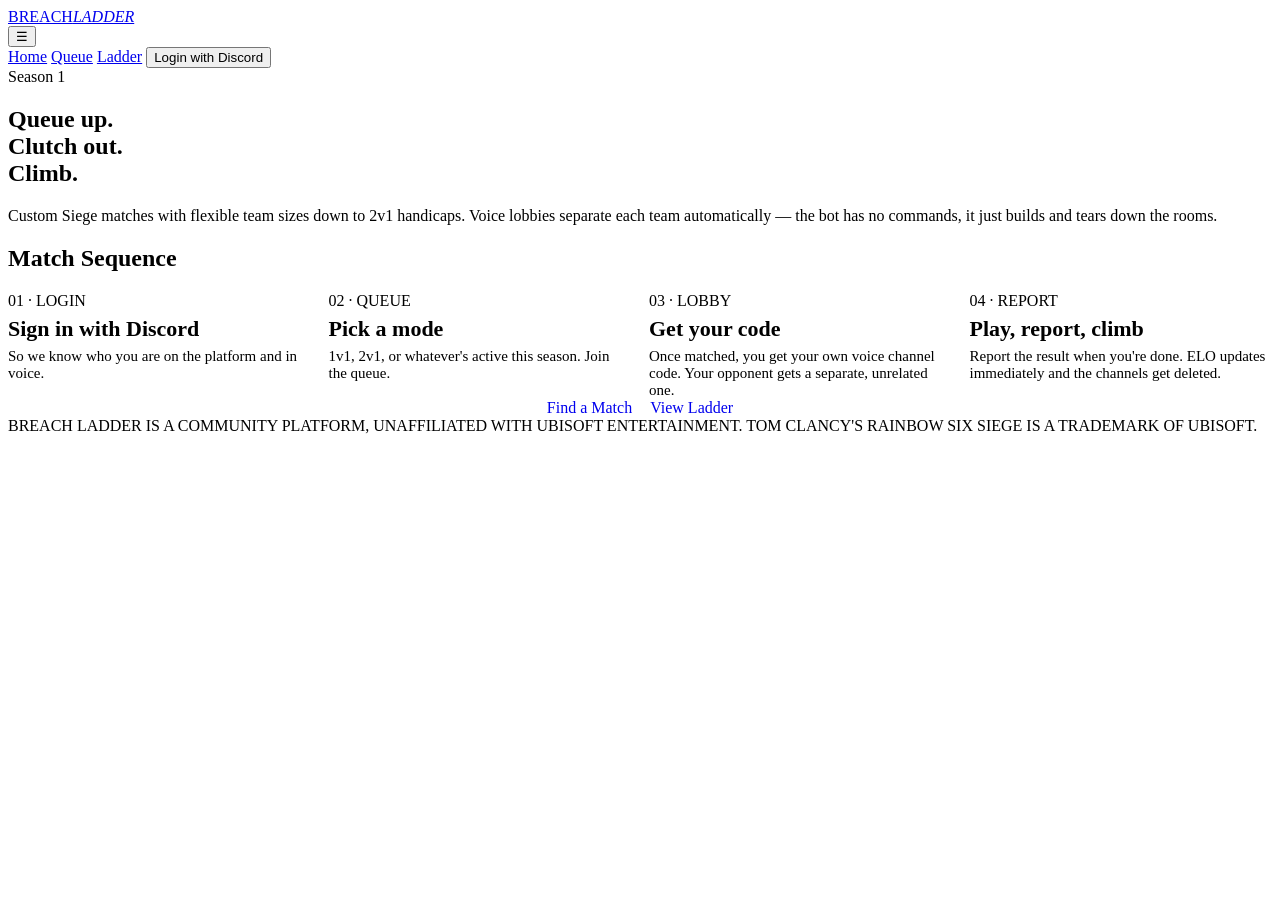
==== index.html @ d792fb2b "Add initial index.html for Breach Ladder site" ====
<!DOCTYPE html>
<html lang="en">
<head>
<meta charset="UTF-8">
<meta name="viewport" content="width=device-width, initial-scale=1.0">
<title>Breach Ladder — Competitive Siege</title>
<link rel="stylesheet" href="style.css">
</head>
<body>

<header>
  <a class="brand" href="index.html">
    <div class="brand-mark"></div>
    <div class="brand-name">BREACH<em>LADDER</em></div>
  </a>
  <button class="nav-toggle" id="navToggle">☰</button>
  <nav id="mainNav">
    <a href="index.html" class="active">Home</a>
    <a href="queue.html">Queue</a>
    <a href="ladder.html">Ladder</a>
    <button class="login-btn" id="loginBtn">Login with Discord</button>
  </nav>
</header>

<section class="page-title">
  <div class="eyebrow">Season 1</div>
  <h1>Queue up.<br>Clutch out.<br>Climb.</h1>
  <p>Custom Siege matches with flexible team sizes down to 2v1 handicaps. Voice lobbies separate each team automatically — the bot has no commands, it just builds and tears down the rooms.</p>
</section>

<section class="section">
  <div class="section-head"><h2>Match Sequence</h2></div>
  <div style="display:grid;grid-template-columns:repeat(auto-fit,minmax(220px,1fr));gap:18px;">
    <div class="hud-frame"><div class="hud-label">01 · LOGIN</div>
      <div style="font-family:'Rajdhani';font-size:22px;font-weight:700;margin-top:6px;">Sign in with Discord</div>
      <div style="color:var(--dim);font-size:15px;margin-top:6px;">So we know who you are on the platform and in voice.</div>
    </div>
    <div class="hud-frame"><div class="hud-label">02 · QUEUE</div>
      <div style="font-family:'Rajdhani';font-size:22px;font-weight:700;margin-top:6px;">Pick a mode</div>
      <div style="color:var(--dim);font-size:15px;margin-top:6px;">1v1, 2v1, or whatever's active this season. Join the queue.</div>
    </div>
    <div class="hud-frame"><div class="hud-label">03 · LOBBY</div>
      <div style="font-family:'Rajdhani';font-size:22px;font-weight:700;margin-top:6px;">Get your code</div>
      <div style="color:var(--dim);font-size:15px;margin-top:6px;">Once matched, you get your own voice channel code. Your opponent gets a separate, unrelated one.</div>
    </div>
    <div class="hud-frame"><div class="hud-label">04 · REPORT</div>
      <div style="font-family:'Rajdhani';font-size:22px;font-weight:700;margin-top:6px;">Play, report, climb</div>
      <div style="color:var(--dim);font-size:15px;margin-top:6px;">Report the result when you're done. ELO updates immediately and the channels get deleted.</div>
    </div>
  </div>
</section>

<section class="section" style="text-align:center;">
  <a href="queue.html" class="btn-primary" style="text-decoration:none;display:inline-block;">Find a Match</a>
  <a href="ladder.html" class="btn-ghost" style="text-decoration:none;display:inline-block;margin-left:14px;">View Ladder</a>
</section>

<footer>
  BREACH LADDER IS A COMMUNITY PLATFORM, UNAFFILIATED WITH UBISOFT ENTERTAINMENT. TOM CLANCY'S RAINBOW SIX SIEGE IS A TRADEMARK OF UBISOFT.
</footer>

<script src="common.js"></script>
</body>
</html>
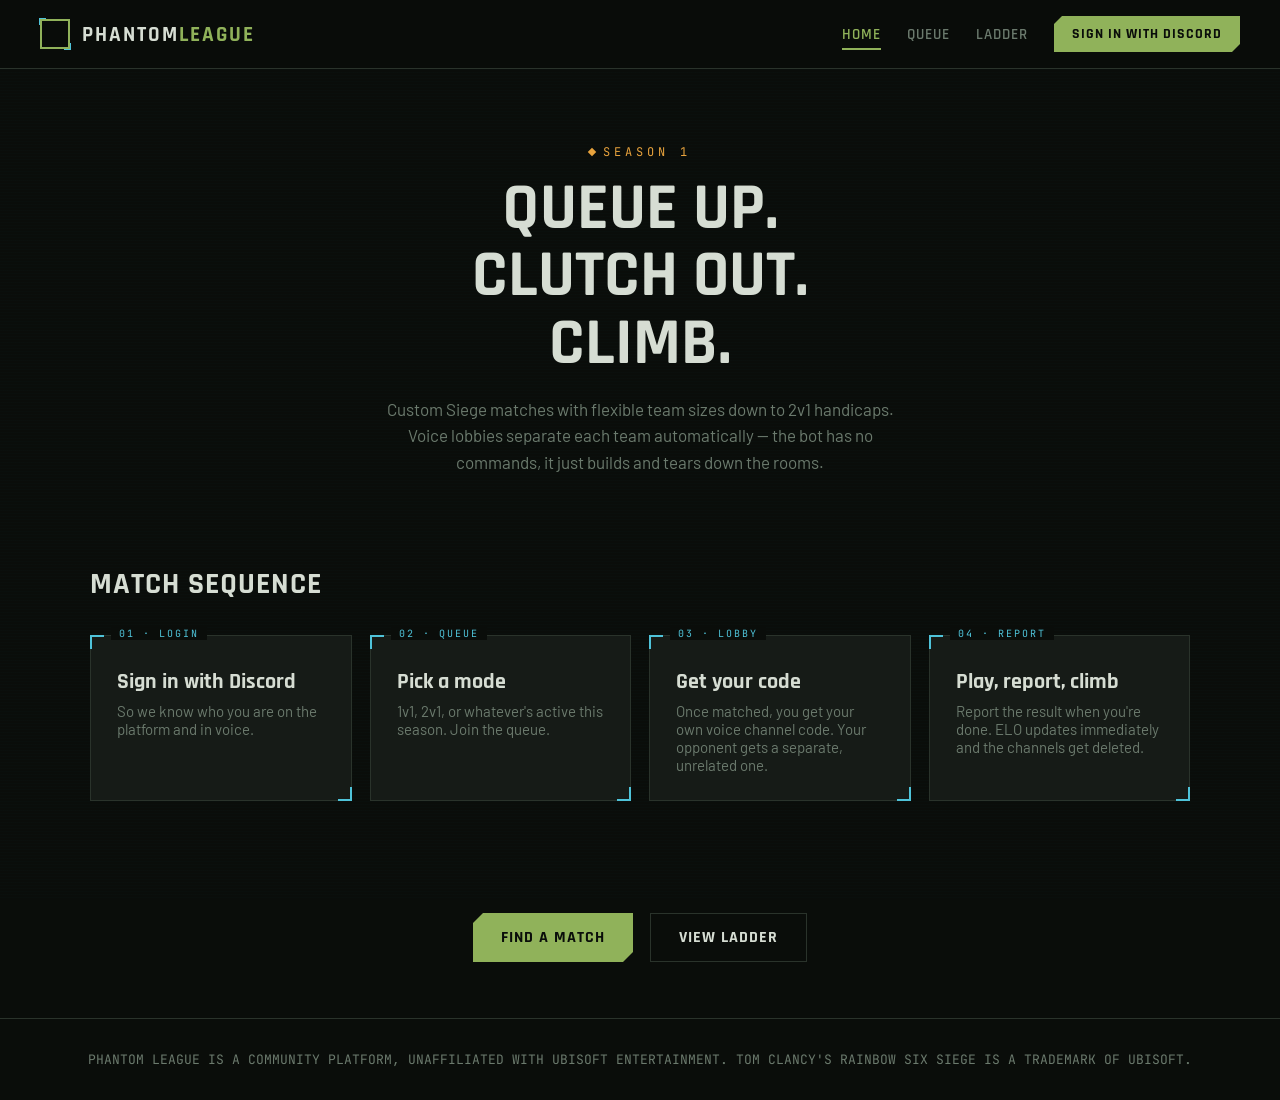
==== commit 9afabc8e: "Rename project from Breach Ladder to Phantom League" ====
--- a/index.html
+++ b/index.html
@@ -3,7 +3,7 @@
 <head>
 <meta charset="UTF-8">
 <meta name="viewport" content="width=device-width, initial-scale=1.0">
-<title>Breach Ladder — Competitive Siege</title>
+<title>Phantom League — Competitive Siege</title>
 <link rel="stylesheet" href="style.css">
 </head>
 <body>
@@ -11,14 +11,14 @@
 <header>
   <a class="brand" href="index.html">
     <div class="brand-mark"></div>
-    <div class="brand-name">BREACH<em>LADDER</em></div>
+    <div class="brand-name">PHANTOM<em>LEAGUE</em></div>
   </a>
   <button class="nav-toggle" id="navToggle">☰</button>
   <nav id="mainNav">
     <a href="index.html" class="active">Home</a>
     <a href="queue.html">Queue</a>
     <a href="ladder.html">Ladder</a>
-    <button class="login-btn" id="loginBtn">Login with Discord</button>
+    <button class="login-btn" id="loginBtn">Sign In with Discord</button>
   </nav>
 </header>
 
@@ -56,7 +56,7 @@
 </section>
 
 <footer>
-  BREACH LADDER IS A COMMUNITY PLATFORM, UNAFFILIATED WITH UBISOFT ENTERTAINMENT. TOM CLANCY'S RAINBOW SIX SIEGE IS A TRADEMARK OF UBISOFT.
+  PHANTOM LEAGUE IS A COMMUNITY PLATFORM, UNAFFILIATED WITH UBISOFT ENTERTAINMENT. TOM CLANCY'S RAINBOW SIX SIEGE IS A TRADEMARK OF UBISOFT.
 </footer>
 
 <script src="common.js"></script>
--- a/style.css
+++ b/style.css
@@ -0,0 +1,167 @@
+@import url('https://fonts.googleapis.com/css2?family=Rajdhani:wght@500;600;700&family=Barlow:wght@400;500&family=JetBrains+Mono:wght@400;500;700&display=swap');
+
+:root{
+  --void:#0a0d0a;
+  --steel:#161b17;
+  --line:#2a332b;
+  --olive:#90b25a;
+  --amber:#e8a33d;
+  --cyan:#4fc3d9;
+  --red:#c4453c;
+  --fog:#d6ddd3;
+  --dim:#6b7a6d;
+}
+
+*{margin:0;padding:0;box-sizing:border-box;}
+html{scroll-behavior:smooth;}
+body{
+  background:var(--void);
+  color:var(--fog);
+  font-family:'Barlow',sans-serif;
+  min-height:100vh;
+  position:relative;
+}
+/* faint scanline texture - drone cam feed */
+body::before{
+  content:"";position:fixed;inset:0;pointer-events:none;z-index:1;
+  background:repeating-linear-gradient(
+    to bottom, rgba(79,195,217,0.015) 0px, rgba(79,195,217,0.015) 1px,
+    transparent 1px, transparent 3px
+  );
+}
+
+.mono{font-family:'JetBrains Mono',monospace;}
+h1,h2,h3,.display{font-family:'Rajdhani',sans-serif;font-weight:700;}
+
+::selection{background:var(--olive);color:var(--void);}
+a:focus-visible, button:focus-visible{outline:2px solid var(--cyan);outline-offset:2px;}
+
+/* ---------- header ---------- */
+header{
+  display:flex;justify-content:space-between;align-items:center;
+  padding:16px 40px;border-bottom:1px solid var(--line);
+  background:rgba(10,13,10,0.94);backdrop-filter:blur(6px);
+  position:sticky;top:0;z-index:20;
+}
+.brand{display:flex;align-items:center;gap:12px;text-decoration:none;}
+.brand-mark{
+  width:30px;height:30px;border:2px solid var(--olive);position:relative;flex-shrink:0;
+}
+.brand-mark::before,.brand-mark::after{
+  content:"";position:absolute;width:6px;height:6px;border:1px solid var(--cyan);
+}
+.brand-mark::before{top:-3px;left:-3px;border-right:none;border-bottom:none;}
+.brand-mark::after{bottom:-3px;right:-3px;border-left:none;border-top:none;}
+.brand-name{font-family:'Rajdhani',sans-serif;font-size:21px;font-weight:700;letter-spacing:2px;color:var(--fog);text-transform:uppercase;}
+.brand-name em{color:var(--olive);font-style:normal;}
+
+nav{display:flex;align-items:center;gap:0;}
+nav a{
+  color:var(--dim);text-decoration:none;margin-left:26px;font-size:15px;
+  letter-spacing:1px;text-transform:uppercase;font-family:'Rajdhani',sans-serif;font-weight:600;
+  transition:color .15s;position:relative;
+}
+nav a::before{content:"";}
+nav a:hover, nav a.active{color:var(--olive);}
+nav a.active::after{
+  content:"";position:absolute;bottom:-6px;left:0;right:0;height:2px;background:var(--olive);
+}
+.login-btn{
+  background:var(--olive);color:var(--void);padding:9px 18px;
+  font-family:'Rajdhani',sans-serif;font-weight:700;letter-spacing:1px;text-transform:uppercase;
+  border:none;cursor:pointer;font-size:14px;margin-left:26px;
+  clip-path:polygon(8px 0,100% 0,100% calc(100% - 8px),calc(100% - 8px) 100%,0 100%,0 8px);
+}
+.nav-toggle{display:none;background:none;border:1px solid var(--line);color:var(--fog);padding:8px 10px;cursor:pointer;font-size:18px;}
+
+/* ---------- layout ---------- */
+.section{padding:56px 40px;max-width:1180px;margin:0 auto;position:relative;z-index:2;}
+.section-head{display:flex;justify-content:space-between;align-items:baseline;margin-bottom:32px;flex-wrap:wrap;gap:10px;}
+.section-head h1, .section-head h2{
+  font-size:30px;text-transform:uppercase;letter-spacing:1px;color:var(--fog);
+}
+.section-head .idx{font-family:'JetBrains Mono';color:var(--dim);font-size:13px;}
+
+.page-title{padding:70px 40px 34px;text-align:center;position:relative;z-index:2;}
+.eyebrow{
+  font-family:'JetBrains Mono',monospace;color:var(--amber);font-size:12px;
+  letter-spacing:4px;text-transform:uppercase;margin-bottom:16px;
+  display:inline-flex;align-items:center;gap:8px;
+}
+.eyebrow::before{content:"";width:6px;height:6px;background:var(--amber);display:inline-block;transform:rotate(45deg);}
+.page-title h1{
+  font-size:clamp(38px,7vw,66px);font-weight:700;line-height:1.02;
+  letter-spacing:0px;color:var(--fog);text-transform:uppercase;
+}
+.page-title p{max-width:540px;margin:18px auto 0;color:var(--dim);font-size:17px;line-height:1.55;font-family:'Barlow';}
+
+/* ---------- HUD frame - the signature element ---------- */
+/* a target-lock / drone-readout bracket frame, used for cards throughout */
+.hud-frame{
+  position:relative;background:var(--steel);border:1px solid var(--line);padding:26px;
+}
+.hud-frame::before,.hud-frame::after,
+.hud-frame .hc-tl,.hud-frame .hc-br{
+  content:"";position:absolute;width:12px;height:12px;pointer-events:none;
+}
+.hud-frame::before{top:-1px;left:-1px;border-top:2px solid var(--cyan);border-left:2px solid var(--cyan);}
+.hud-frame::after{bottom:-1px;right:-1px;border-bottom:2px solid var(--cyan);border-right:2px solid var(--cyan);}
+.hud-label{
+  position:absolute;top:-9px;left:20px;background:var(--void);padding:0 8px;
+  font-family:'JetBrains Mono';font-size:10px;letter-spacing:2px;color:var(--cyan);text-transform:uppercase;
+}
+
+.empty-state, .error-state{
+  padding:44px;text-align:center;color:var(--dim);font-family:'JetBrains Mono';font-size:14px;
+}
+.error-state{color:var(--red);}
+
+.btn-primary{
+  background:var(--olive);color:var(--void);padding:14px 28px;font-size:16px;
+  font-family:'Rajdhani',sans-serif;font-weight:700;letter-spacing:1px;text-transform:uppercase;
+  border:none;cursor:pointer;
+  clip-path:polygon(10px 0,100% 0,100% calc(100% - 10px),calc(100% - 10px) 100%,0 100%,0 10px);
+}
+.btn-primary:disabled{opacity:0.35;cursor:not-allowed;}
+.btn-ghost{
+  background:transparent;color:var(--fog);padding:13px 28px;font-size:16px;
+  font-family:'Rajdhani',sans-serif;font-weight:700;letter-spacing:1px;text-transform:uppercase;
+  border:1px solid var(--line);cursor:pointer;
+}
+.btn-ghost:hover{border-color:var(--olive);color:var(--olive);}
+
+table{width:100%;border-collapse:collapse;}
+th{
+  text-align:left;font-family:'JetBrains Mono';font-size:11px;color:var(--dim);
+  text-transform:uppercase;letter-spacing:1.5px;padding:12px 16px;border-bottom:1px solid var(--line);
+}
+td{padding:15px 16px;border-bottom:1px solid var(--line);font-size:17px;font-family:'Barlow';}
+tr:hover td{background:rgba(144,178,90,0.04);}
+
+footer{
+  padding:32px 40px;text-align:center;color:var(--dim);font-size:13px;
+  font-family:'JetBrains Mono';border-top:1px solid var(--line);position:relative;z-index:2;
+}
+
+/* ---------- responsive ---------- */
+@media (max-width: 760px){
+  header{padding:14px 20px;}
+  .brand-name{font-size:16px;}
+  nav{
+    display:none;position:absolute;top:100%;left:0;right:0;
+    background:var(--void);border-bottom:1px solid var(--line);
+    flex-direction:column;padding:16px 20px;gap:14px;
+  }
+  nav.open{display:flex;}
+  nav a{margin-left:0;font-size:17px;}
+  .login-btn{margin-left:0;width:100%;text-align:center;}
+  .nav-toggle{display:block;}
+  .section{padding:36px 20px;}
+  .page-title{padding:44px 20px 20px;}
+  table{font-size:14px;}
+  td, th{padding:10px 8px;}
+  .section-head{flex-direction:column;align-items:flex-start;}
+}
+@media (prefers-reduced-motion: reduce){
+  html{scroll-behavior:auto;}
+}
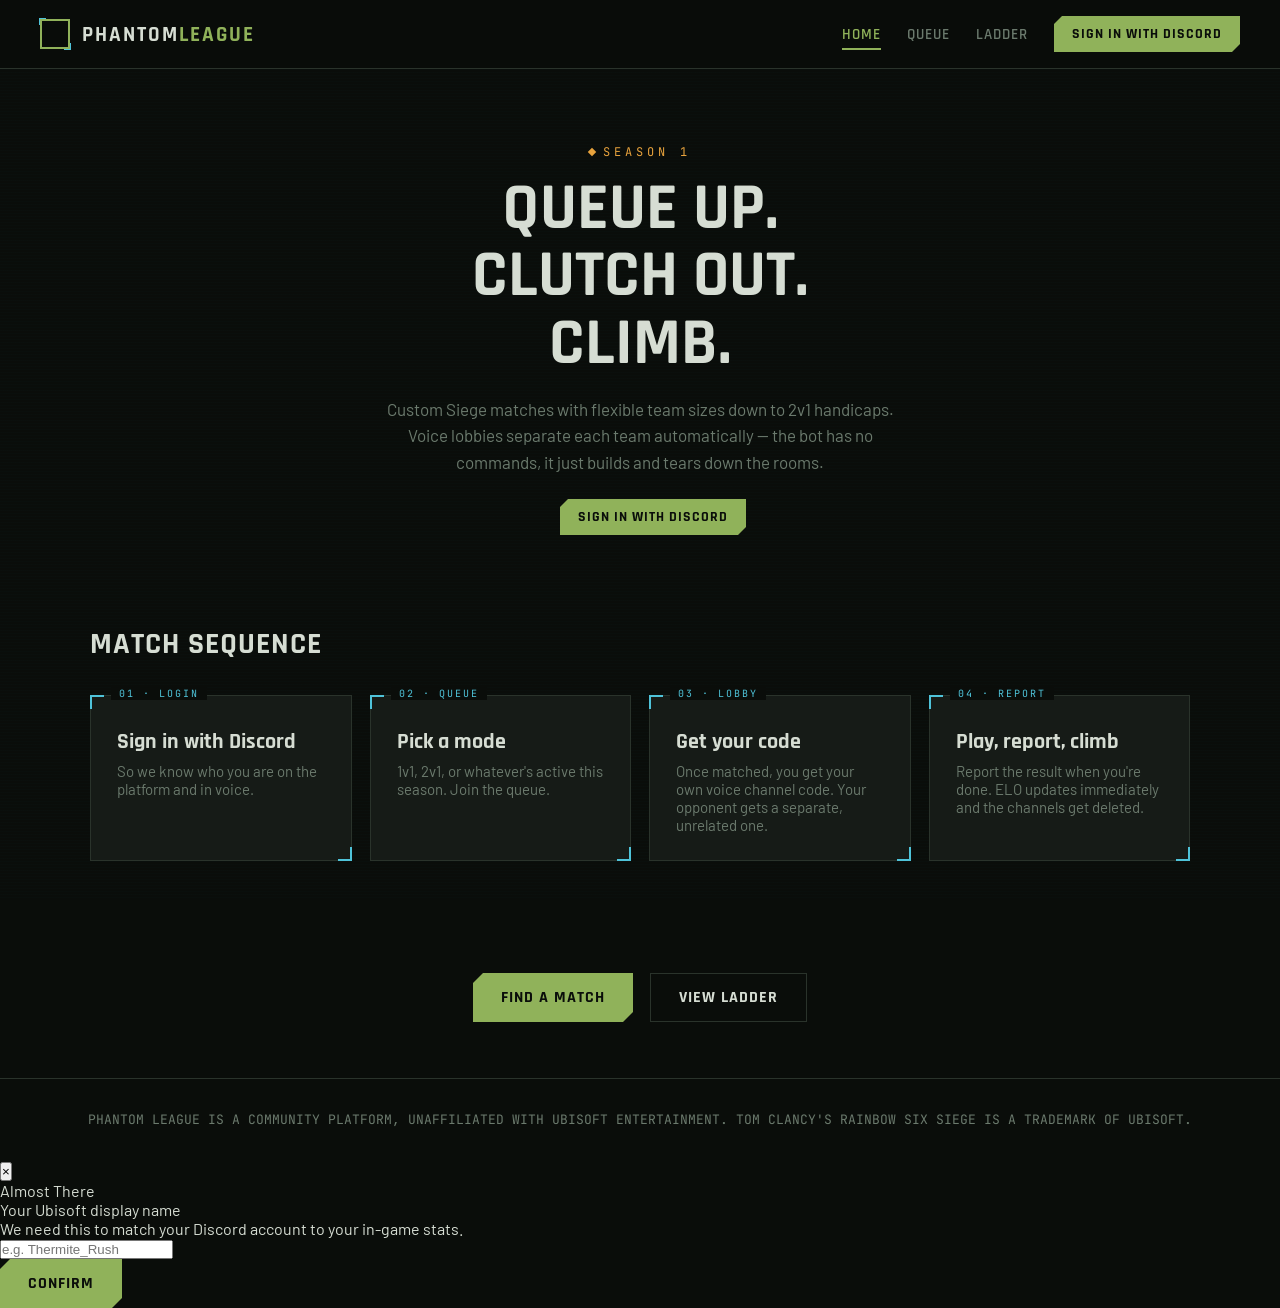
==== commit 29162d16: "Add sign-in button and modal for Ubisoft name" ====
--- a/index.html
+++ b/index.html
@@ -26,6 +26,7 @@
   <div class="eyebrow">Season 1</div>
   <h1>Queue up.<br>Clutch out.<br>Climb.</h1>
   <p>Custom Siege matches with flexible team sizes down to 2v1 handicaps. Voice lobbies separate each team automatically — the bot has no commands, it just builds and tears down the rooms.</p>
+  <button class="login-btn standalone" id="heroSignIn" style="margin-top:24px;">Sign In with Discord</button>
 </section>
 
 <section class="section">
@@ -59,6 +60,21 @@
   PHANTOM LEAGUE IS A COMMUNITY PLATFORM, UNAFFILIATED WITH UBISOFT ENTERTAINMENT. TOM CLANCY'S RAINBOW SIX SIEGE IS A TRADEMARK OF UBISOFT.
 </footer>
 
+<div class="modal-overlay" id="nameModalOverlay">
+  <div class="modal-box">
+    <button class="modal-close" id="nameModalClose" aria-label="Close">&times;</button>
+    <div class="modal-label">Almost There</div>
+    <div class="modal-title">Your Ubisoft display name</div>
+    <div class="modal-sub">We need this to match your Discord account to your in-game stats.</div>
+    <form id="nameModalForm">
+      <input type="text" class="modal-input" id="ubisoftNameInput" placeholder="e.g. Thermite_Rush" autocomplete="off">
+      <div class="modal-actions">
+        <button type="submit" class="btn-primary" style="flex:1;">Confirm</button>
+      </div>
+    </form>
+  </div>
+</div>
+
 <script src="common.js"></script>
 </body>
 </html>
